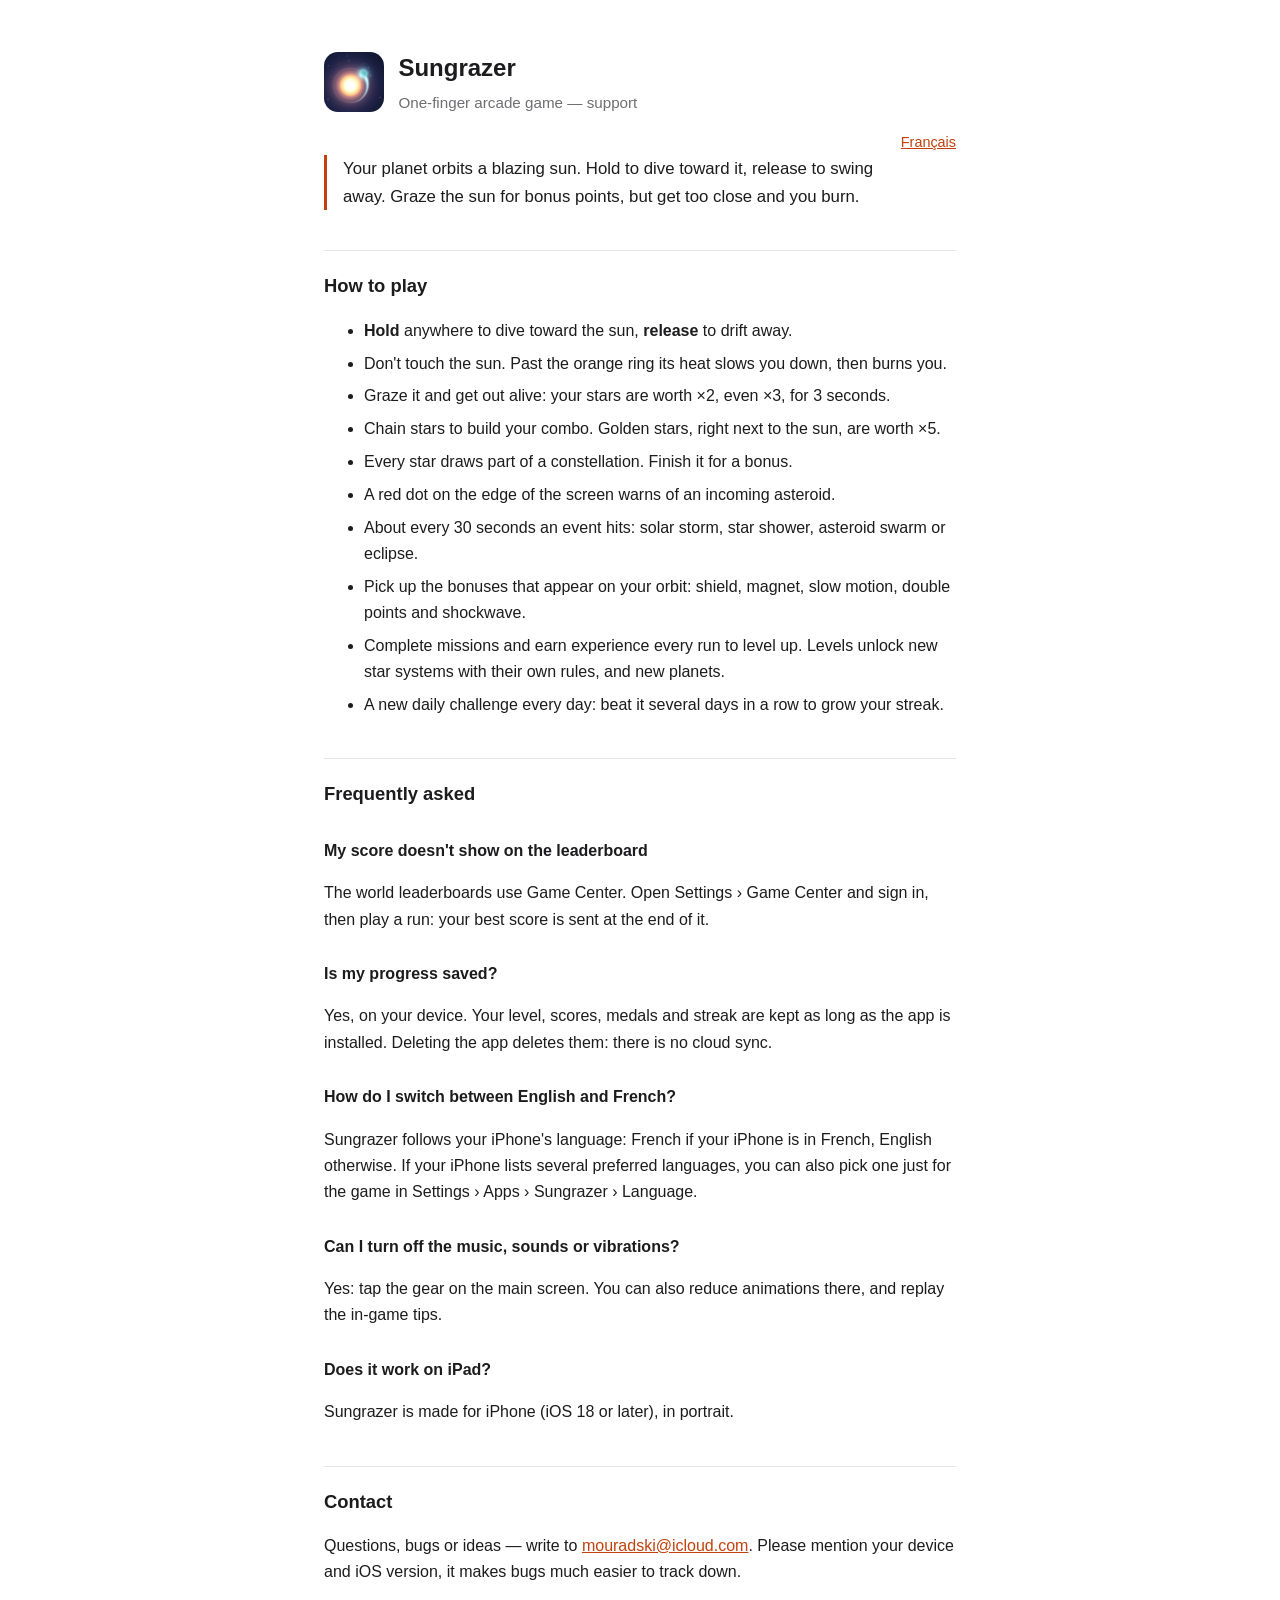
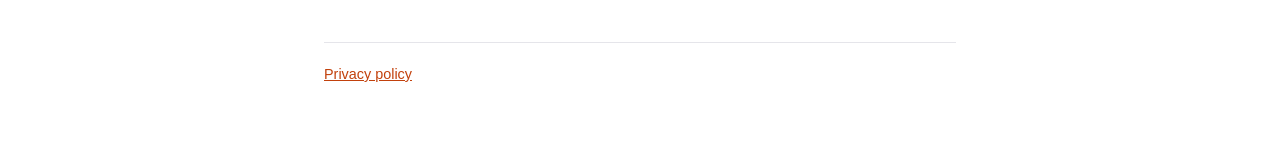
==== index.html @ 0766bcf9 "Support and privacy pages for Sungrazer Co-Authored-By: Claude Opus 5.5 <noreply@anthropic.com>" ====
<!doctype html>
<html lang="en">
<head>
<meta charset="utf-8">
<meta name="viewport" content="width=device-width, initial-scale=1">
<title>Sungrazer — Support</title>
<link rel="stylesheet" href="style.css">
</head>
<body>

<header>
  <img src="icon.png" alt="">
  <div>
    <h1>Sungrazer</h1>
    <p>One-finger arcade game — support</p>
  </div>
</header>
<p class="lang"><a href="fr.html" hreflang="fr">Français</a></p>

<p class="lead">
  Your planet orbits a blazing sun. Hold to dive toward it, release to swing
  away. Graze the sun for bonus points, but get too close and you burn.
</p>

<h2>How to play</h2>
<ul>
  <li><strong>Hold</strong> anywhere to dive toward the sun, <strong>release</strong> to drift away.</li>
  <li>Don't touch the sun. Past the orange ring its heat slows you down, then burns you.</li>
  <li>Graze it and get out alive: your stars are worth ×2, even ×3, for 3 seconds.</li>
  <li>Chain stars to build your combo. Golden stars, right next to the sun, are worth ×5.</li>
  <li>Every star draws part of a constellation. Finish it for a bonus.</li>
  <li>A red dot on the edge of the screen warns of an incoming asteroid.</li>
  <li>About every 30 seconds an event hits: solar storm, star shower, asteroid swarm or eclipse.</li>
  <li>Pick up the bonuses that appear on your orbit: shield, magnet, slow motion, double points and shockwave.</li>
  <li>Complete missions and earn experience every run to level up. Levels unlock new star systems with their own rules, and new planets.</li>
  <li>A new daily challenge every day: beat it several days in a row to grow your streak.</li>
</ul>

<h2>Frequently asked</h2>

<h3>My score doesn't show on the leaderboard</h3>
<p>
  The world leaderboards use Game Center. Open Settings › Game Center and sign
  in, then play a run: your best score is sent at the end of it.
</p>

<h3>Is my progress saved?</h3>
<p>
  Yes, on your device. Your level, scores, medals and streak are kept as long as
  the app is installed. Deleting the app deletes them: there is no cloud sync.
</p>

<h3>How do I switch between English and French?</h3>
<p>
  Sungrazer follows your iPhone's language: French if your iPhone is in French,
  English otherwise. If your iPhone lists several preferred languages, you can
  also pick one just for the game in Settings › Apps › Sungrazer › Language.
</p>

<h3>Can I turn off the music, sounds or vibrations?</h3>
<p>
  Yes: tap the gear on the main screen. You can also reduce animations there, and replay the in-game tips.
</p>

<h3>Does it work on iPad?</h3>
<p>Sungrazer is made for iPhone (iOS 18 or later), in portrait.</p>

<h2>Contact</h2>
<p>
  Questions, bugs or ideas — write to
  <a href="mailto:mouradski@icloud.com">mouradski@icloud.com</a>.
  Please mention your device and iOS version, it makes bugs much easier to track down.
</p>

<footer>
  <a href="privacy.html">Privacy policy</a>
</footer>

</body>
</html>
---- style.css ----
:root { color-scheme: light dark; --fg:#1c1c1e; --bg:#fff; --muted:#6e6e73; --rule:#e5e5ea; --accent:#c2410c; }
@media (prefers-color-scheme: dark) { :root { --fg:#f2f4ff; --bg:#070a16; --muted:#8a93b8; --rule:#1f2540; --accent:#ff8a3d; } }
* { box-sizing: border-box; }
body {
  max-width: 42rem; margin: 0 auto; padding: 3rem 1.25rem 5rem;
  font: 16px/1.65 -apple-system, BlinkMacSystemFont, "Segoe UI", Roboto, sans-serif;
  color: var(--fg); background: var(--bg);
}
header { display: flex; align-items: center; gap: .9rem; margin-bottom: 2.5rem; }
header img { width: 60px; height: 60px; border-radius: 14px; }
header h1 { font-size: 1.5rem; margin: 0; }
header p { margin: .15rem 0 0; color: var(--muted); font-size: .95rem; }
.lang { float: right; font-size: .9rem; margin-top: -1.5rem; }
h2 { font-size: 1.15rem; margin-top: 2.5rem; padding-top: 1.25rem; border-top: 1px solid var(--rule); }
h3 { font-size: 1rem; margin: 1.75rem 0 .35rem; }
.lead { border-left: 3px solid var(--accent); padding-left: 1rem; font-size: 1.05rem; margin: 0 0 2rem; }
a { color: var(--accent); }
footer { margin-top: 3.5rem; padding-top: 1.25rem; border-top: 1px solid var(--rule); color: var(--muted); font-size: .9rem; }
ul li, ol li { margin-bottom: .4rem; }
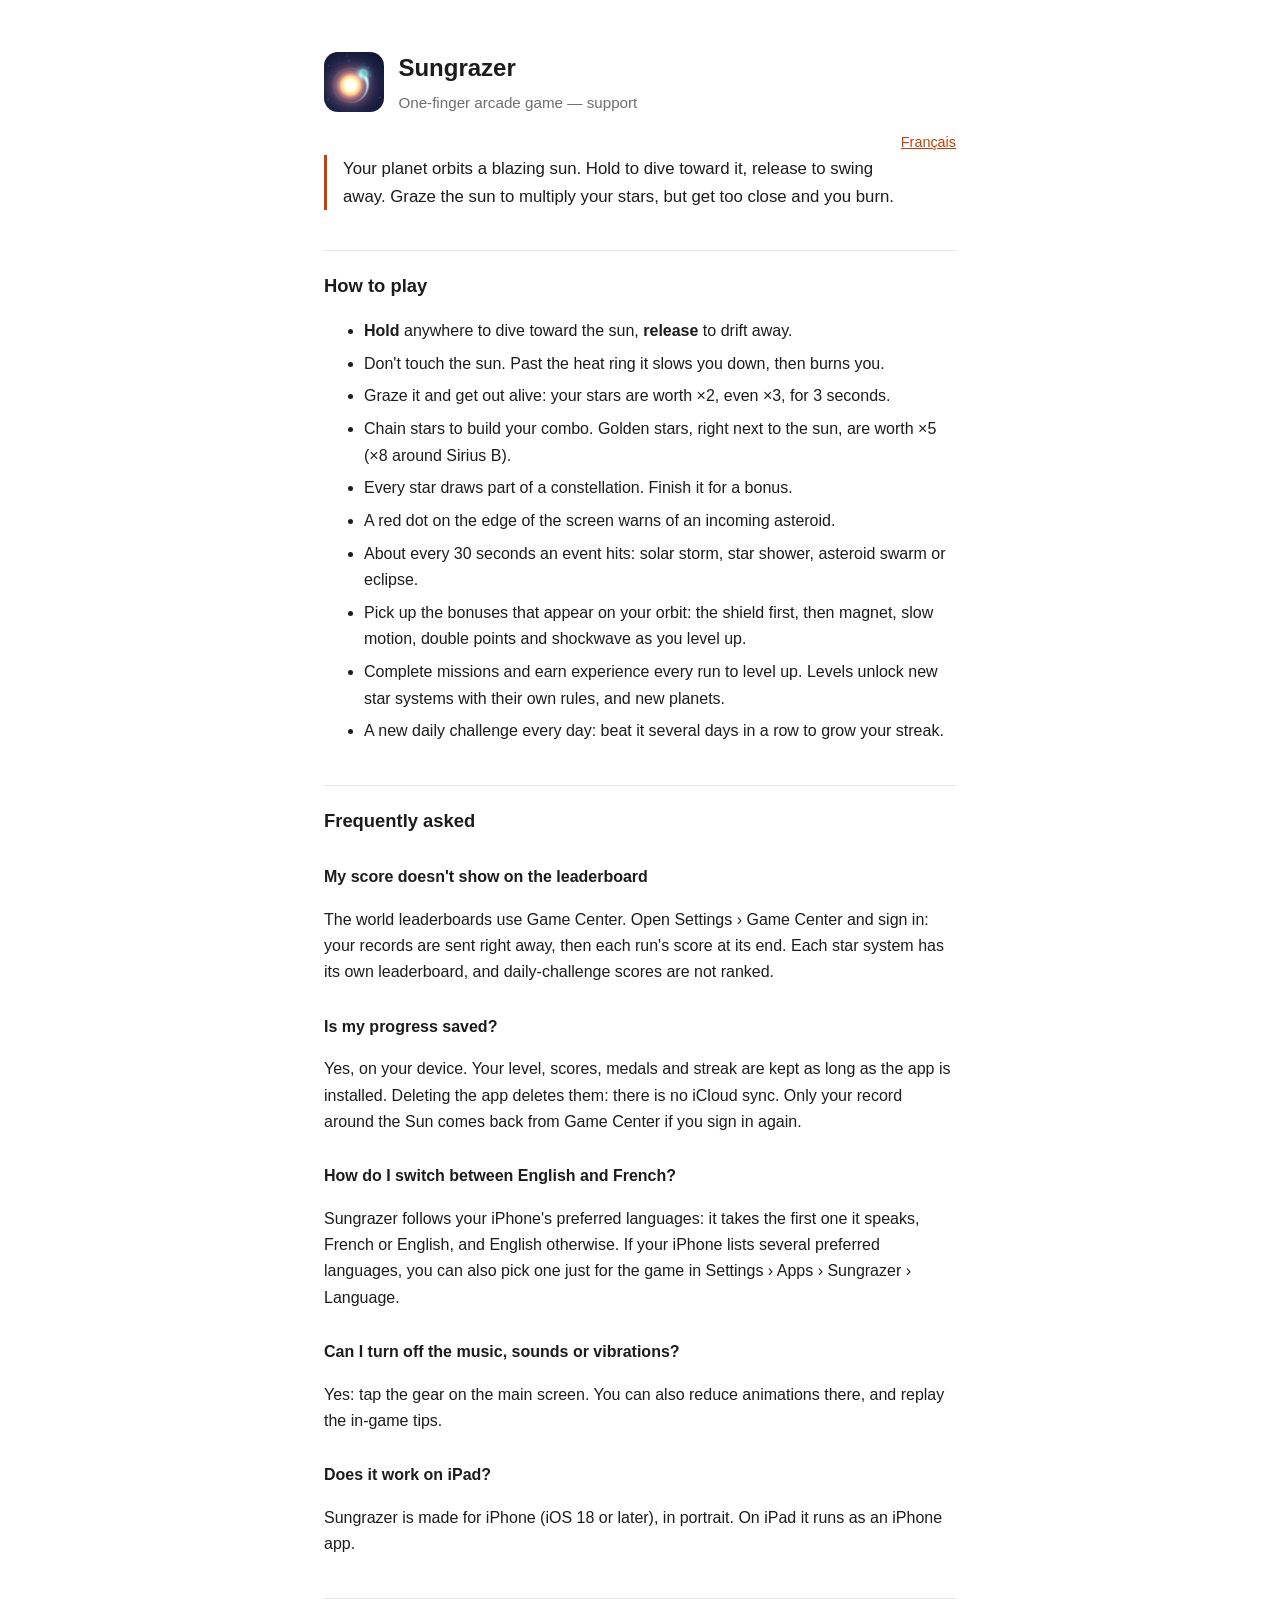
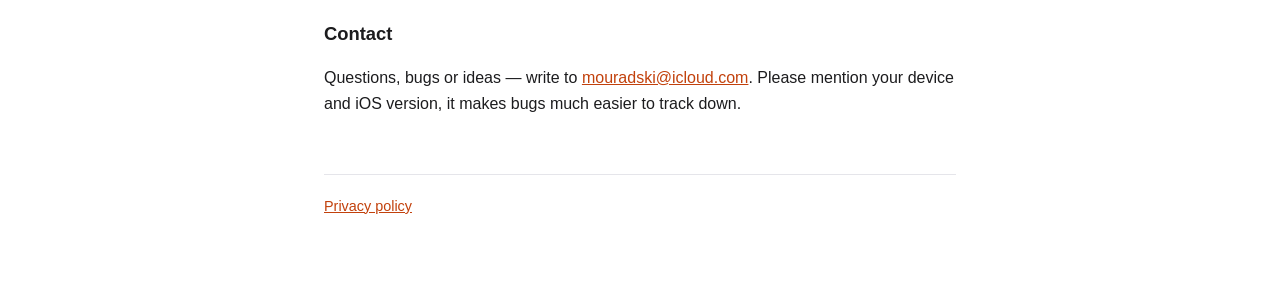
==== commit ea3e0d83: "Correct what Game Center receives, iCloud sync, languages and rules Co-Authored-By: Claude Opus 5.5 " ====
--- a/index.html
+++ b/index.html
@@ -19,19 +19,19 @@
 
 <p class="lead">
   Your planet orbits a blazing sun. Hold to dive toward it, release to swing
-  away. Graze the sun for bonus points, but get too close and you burn.
+  away. Graze the sun to multiply your stars, but get too close and you burn.
 </p>
 
 <h2>How to play</h2>
 <ul>
   <li><strong>Hold</strong> anywhere to dive toward the sun, <strong>release</strong> to drift away.</li>
-  <li>Don't touch the sun. Past the orange ring its heat slows you down, then burns you.</li>
+  <li>Don't touch the sun. Past the heat ring it slows you down, then burns you.</li>
   <li>Graze it and get out alive: your stars are worth ×2, even ×3, for 3 seconds.</li>
-  <li>Chain stars to build your combo. Golden stars, right next to the sun, are worth ×5.</li>
+  <li>Chain stars to build your combo. Golden stars, right next to the sun, are worth ×5 (×8 around Sirius B).</li>
   <li>Every star draws part of a constellation. Finish it for a bonus.</li>
   <li>A red dot on the edge of the screen warns of an incoming asteroid.</li>
   <li>About every 30 seconds an event hits: solar storm, star shower, asteroid swarm or eclipse.</li>
-  <li>Pick up the bonuses that appear on your orbit: shield, magnet, slow motion, double points and shockwave.</li>
+  <li>Pick up the bonuses that appear on your orbit: the shield first, then magnet, slow motion, double points and shockwave as you level up.</li>
   <li>Complete missions and earn experience every run to level up. Levels unlock new star systems with their own rules, and new planets.</li>
   <li>A new daily challenge every day: beat it several days in a row to grow your streak.</li>
 </ul>
@@ -41,20 +41,25 @@
 <h3>My score doesn't show on the leaderboard</h3>
 <p>
   The world leaderboards use Game Center. Open Settings › Game Center and sign
-  in, then play a run: your best score is sent at the end of it.
+  in: your records are sent right away, then each run's score at its end. Each
+  star system has its own leaderboard, and daily-challenge scores are not
+  ranked.
 </p>
 
 <h3>Is my progress saved?</h3>
 <p>
   Yes, on your device. Your level, scores, medals and streak are kept as long as
-  the app is installed. Deleting the app deletes them: there is no cloud sync.
+  the app is installed. Deleting the app deletes them: there is no iCloud sync.
+  Only your record around the Sun comes back from Game Center if you sign in
+  again.
 </p>
 
 <h3>How do I switch between English and French?</h3>
 <p>
-  Sungrazer follows your iPhone's language: French if your iPhone is in French,
-  English otherwise. If your iPhone lists several preferred languages, you can
-  also pick one just for the game in Settings › Apps › Sungrazer › Language.
+  Sungrazer follows your iPhone's preferred languages: it takes the first one it
+  speaks, French or English, and English otherwise. If your iPhone lists several
+  preferred languages, you can also pick one just for the game in Settings ›
+  Apps › Sungrazer › Language.
 </p>
 
 <h3>Can I turn off the music, sounds or vibrations?</h3>
@@ -63,7 +68,7 @@
 </p>
 
 <h3>Does it work on iPad?</h3>
-<p>Sungrazer is made for iPhone (iOS 18 or later), in portrait.</p>
+<p>Sungrazer is made for iPhone (iOS 18 or later), in portrait. On iPad it runs as an iPhone app.</p>
 
 <h2>Contact</h2>
 <p>
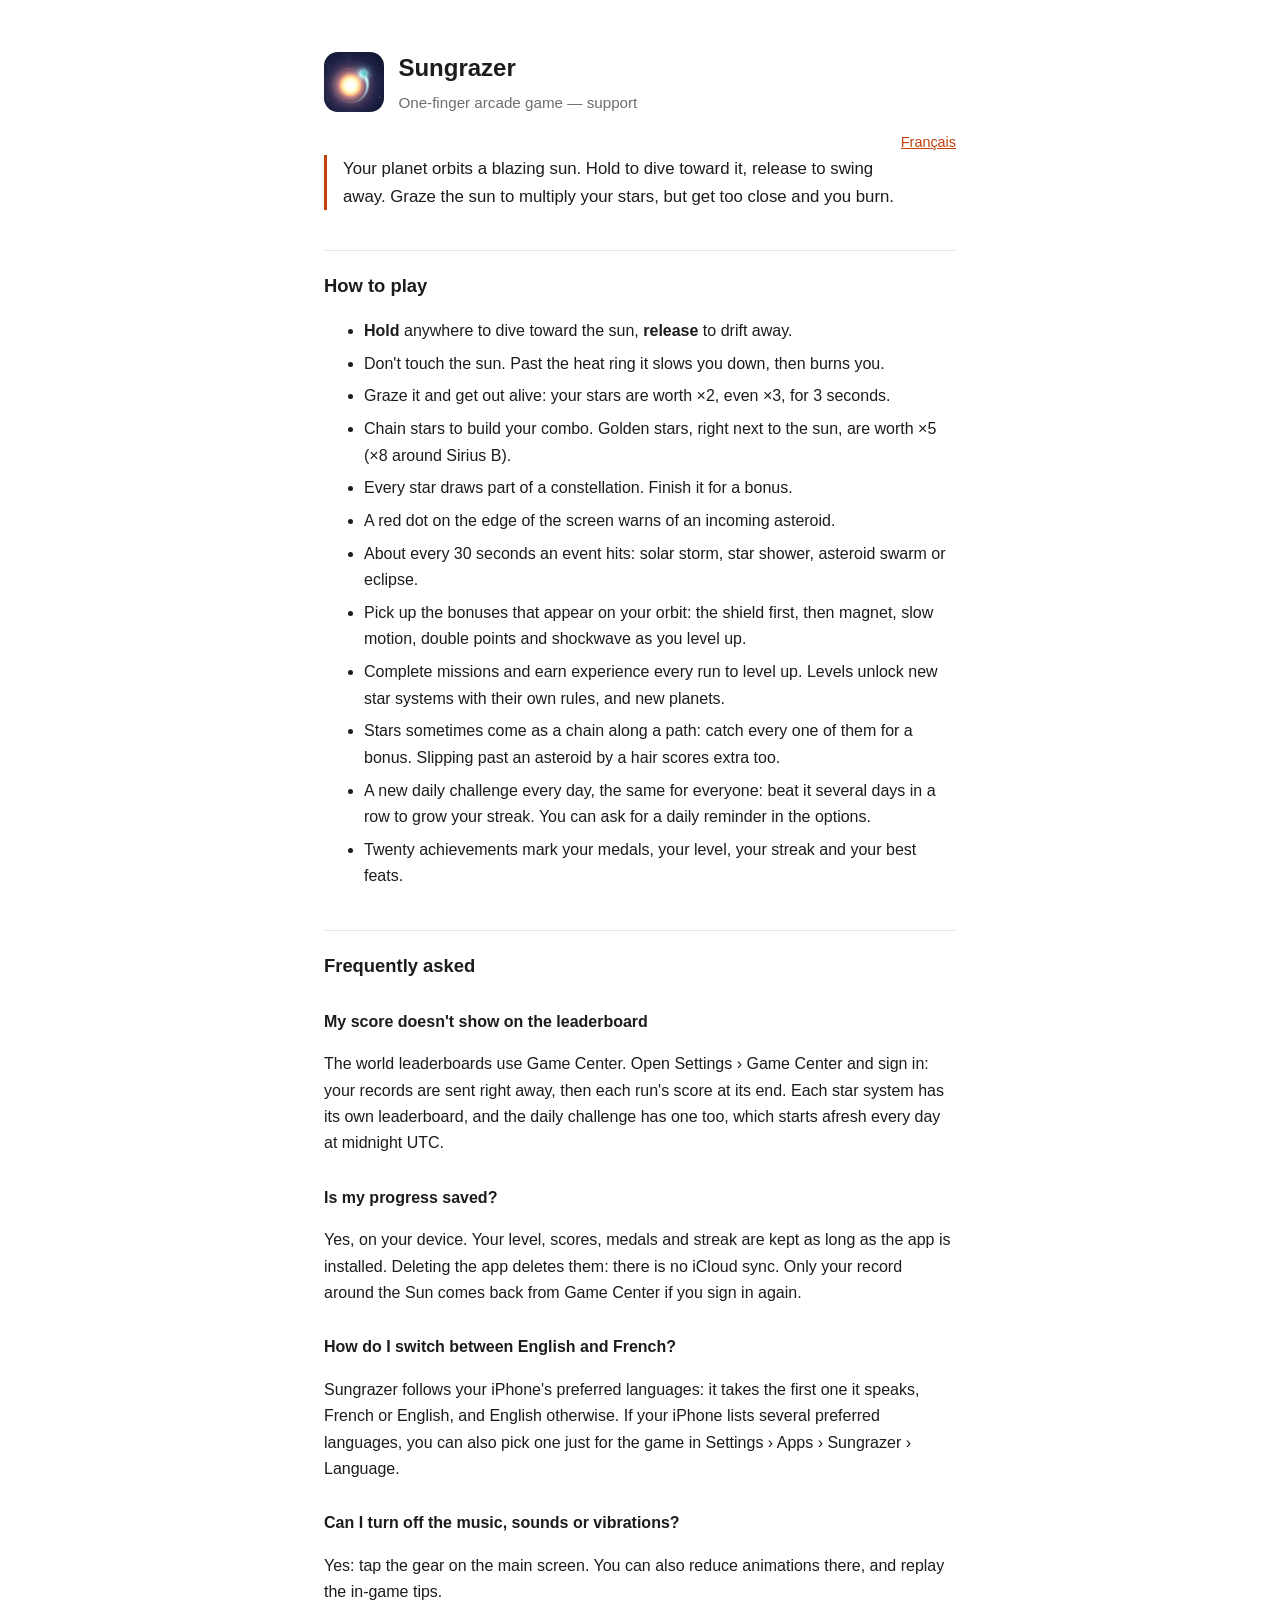
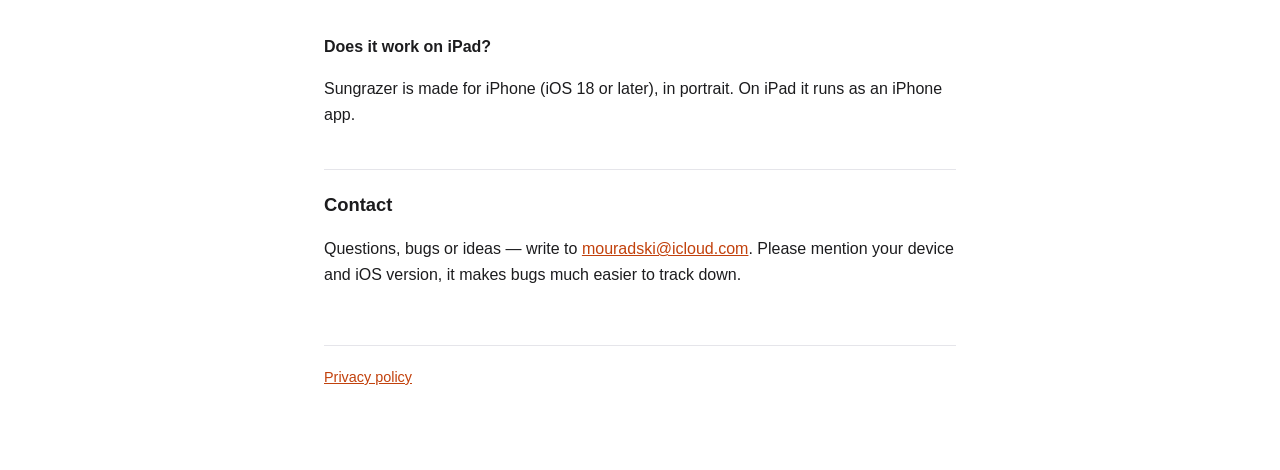
==== commit 695d9713: "Say what the daily leaderboard, the achievements and the reminder do With the build that adds them, " ====
--- a/index.html
+++ b/index.html
@@ -33,7 +33,9 @@
   <li>About every 30 seconds an event hits: solar storm, star shower, asteroid swarm or eclipse.</li>
   <li>Pick up the bonuses that appear on your orbit: the shield first, then magnet, slow motion, double points and shockwave as you level up.</li>
   <li>Complete missions and earn experience every run to level up. Levels unlock new star systems with their own rules, and new planets.</li>
-  <li>A new daily challenge every day: beat it several days in a row to grow your streak.</li>
+  <li>Stars sometimes come as a chain along a path: catch every one of them for a bonus. Slipping past an asteroid by a hair scores extra too.</li>
+  <li>A new daily challenge every day, the same for everyone: beat it several days in a row to grow your streak. You can ask for a daily reminder in the options.</li>
+  <li>Twenty achievements mark your medals, your level, your streak and your best feats.</li>
 </ul>
 
 <h2>Frequently asked</h2>
@@ -42,8 +44,8 @@
 <p>
   The world leaderboards use Game Center. Open Settings › Game Center and sign
   in: your records are sent right away, then each run's score at its end. Each
-  star system has its own leaderboard, and daily-challenge scores are not
-  ranked.
+  star system has its own leaderboard, and the daily challenge has one too,
+  which starts afresh every day at midnight UTC.
 </p>
 
 <h3>Is my progress saved?</h3>
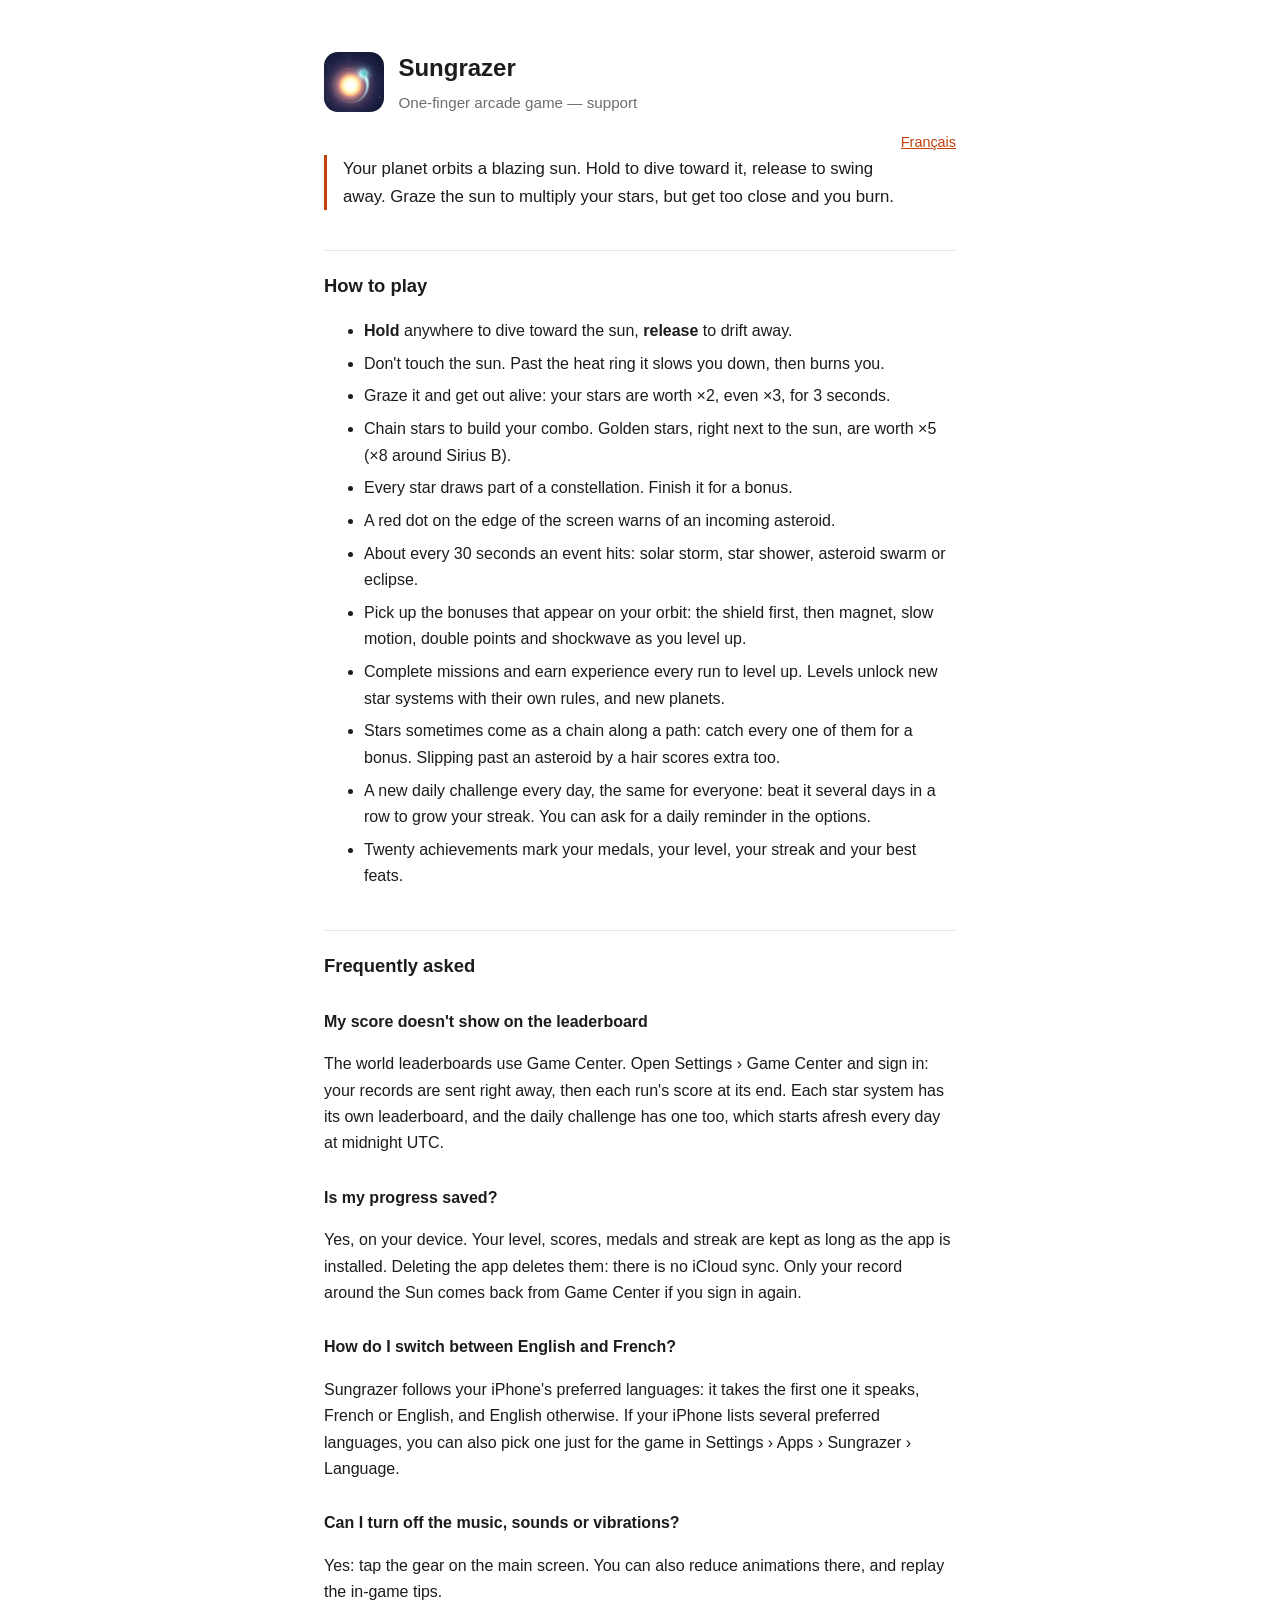
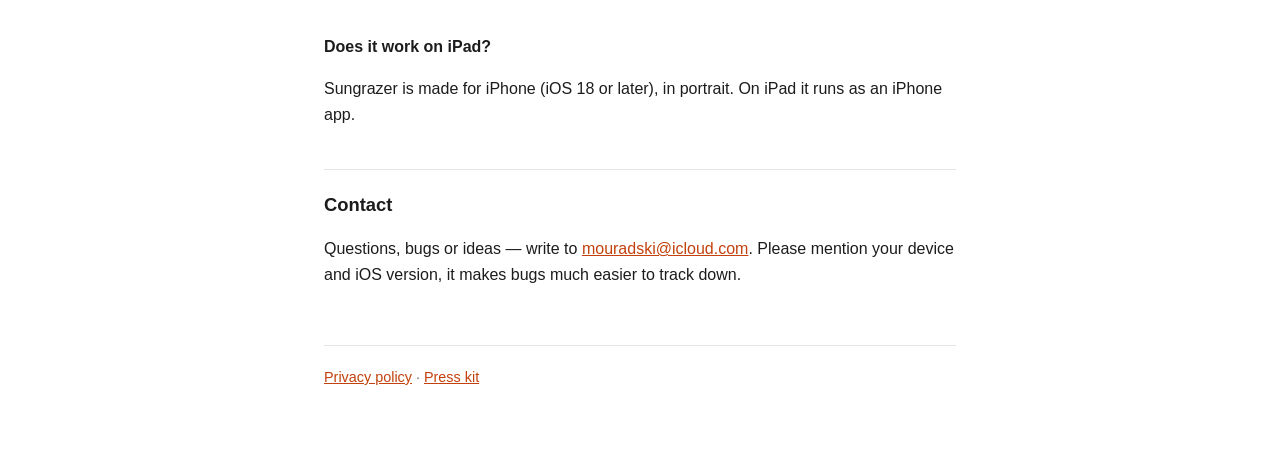
==== commit 31adf75c: "Press kit: trailer, screenshots, icon and key facts for journalists and video makers A press.html pa" ====
--- a/index.html
+++ b/index.html
@@ -80,7 +80,7 @@
 </p>
 
 <footer>
-  <a href="privacy.html">Privacy policy</a>
+  <a href="privacy.html">Privacy policy</a> · <a href="press.html">Press kit</a>
 </footer>
 
 </body>
